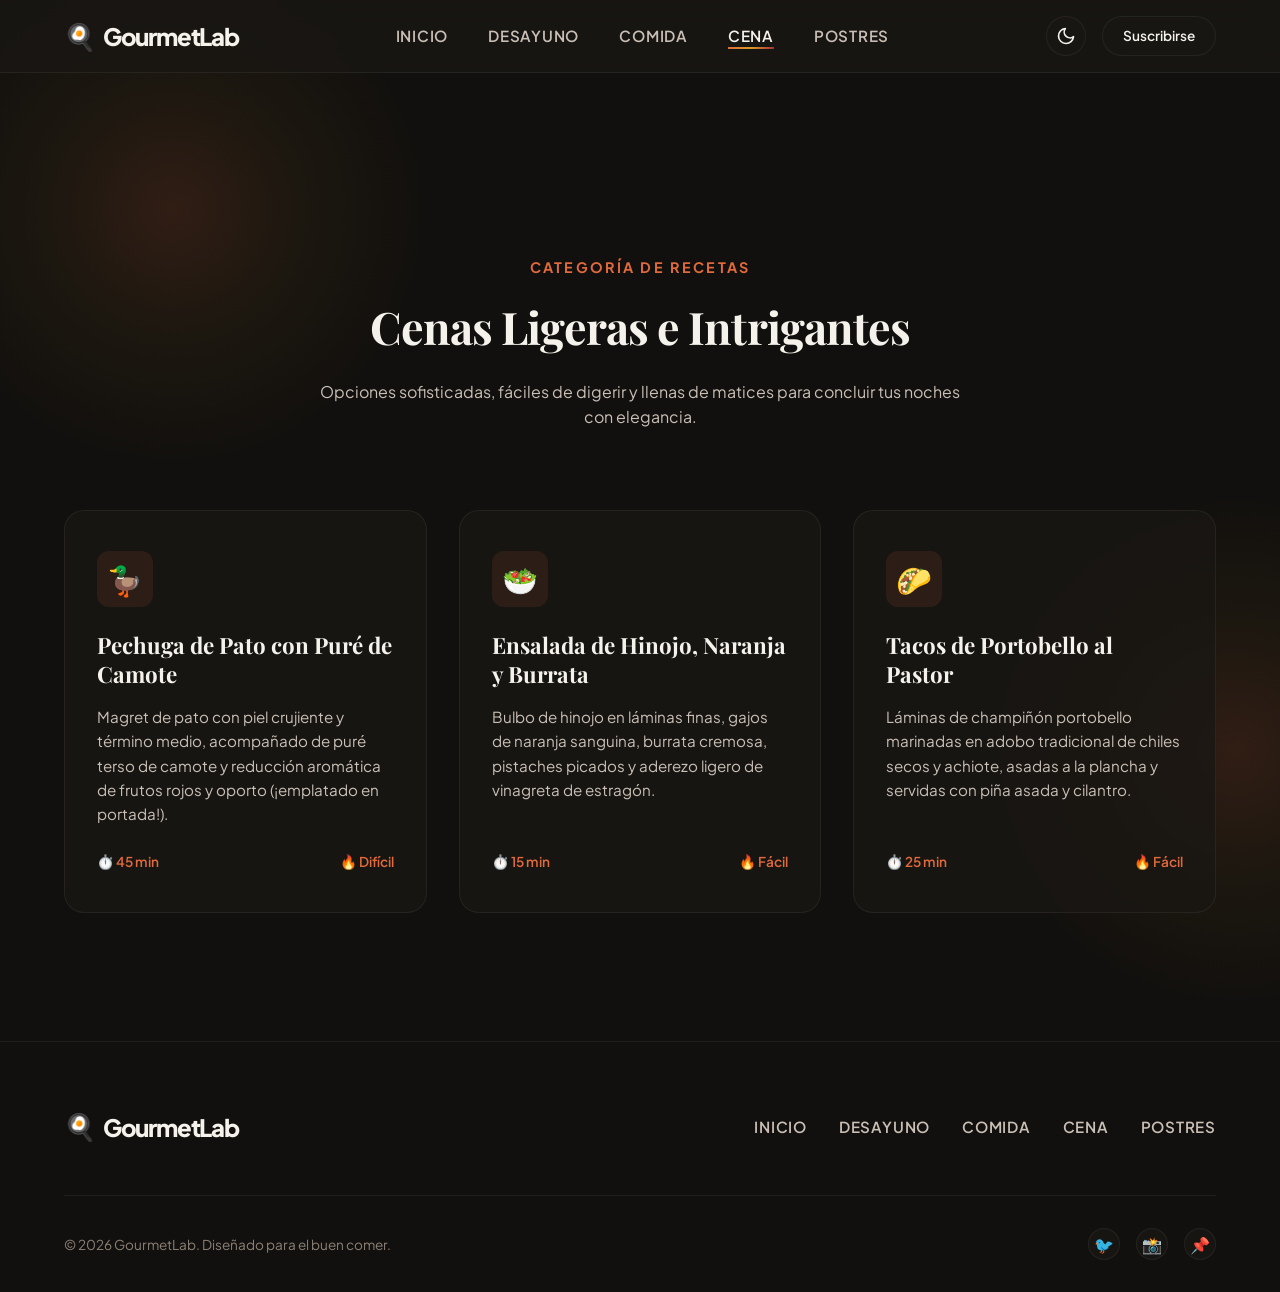
==== cena.html @ 2061600c "Subida inicial" ====
<!DOCTYPE html>
<html lang="es">
<head>
  <meta charset="UTF-8">
  <meta name="viewport" content="width=device-width, initial-scale=1.0">
  
  <!-- SEO Meta Tags -->
  <title>Cenas Gourmet | GourmetLab</title>
  <meta name="description" content="Encuentra recetas para cenas gourmet ligeras y elegantes como ensalada de burrata o magret de pato.">
  <meta name="keywords" content="cena, cena ligera, recetas de cena, magret de pato, burrata, tacos portobello">
  <meta name="author" content="GourmetLab">
  
  <!-- Fonts -->
  <link rel="preconnect" href="https://fonts.googleapis.com">
  <link rel="preconnect" href="https://fonts.gstatic.com" crossorigin>
  <link href="https://fonts.googleapis.com/css2?family=Plus+Jakarta+Sans:ital,wght@0,300;0,400;0,500;0,600;0,700;0,800;1,400;1,600&family=Playfair+Display:ital,wght@0,400;0,600;0,700;0,800;1,400&display=swap" rel="stylesheet">
  
  <!-- Stylesheets -->
  <link rel="stylesheet" href="style.css">
</head>
<body>

  <!-- Background Decorative Glows -->
  <div class="glow-effect" style="top: -10%; left: -10%;"></div>
  <div class="glow-effect" style="top: 50%; right: -20%;"></div>

  <!-- HEADER & NAVIGATION -->
  <header class="header" id="header">
    <div class="container nav-container">
      <a href="index.html" class="logo" id="nav-logo" aria-label="GourmetLab Home">
        <span class="logo-icon" aria-hidden="true">🍳</span>
        <span>GourmetLab</span>
      </a>
      
      <!-- Primary Navigation Links for Cooking Sections -->
      <nav aria-label="Categorías de Recetas">
        <ul class="nav-menu" id="nav-menu">
          <li><a href="index.html" class="nav-link" id="link-inicio">Inicio</a></li>
          <li><a href="desayuno.html" class="nav-link" id="link-desayuno">Desayuno</a></li>
          <li><a href="comida.html" class="nav-link" id="link-comida">Comida</a></li>
          <li><a href="cena.html" class="nav-link active" id="link-cena">Cena</a></li>
          <li><a href="postres.html" class="nav-link" id="link-postres">Postres</a></li>
        </ul>
      </nav>
      
      <!-- Action Buttons & Theme Toggle -->
      <div class="nav-actions">
        <button class="theme-toggle" id="theme-toggle" aria-label="Cambiar tema (oscuro/claro)">
          <svg class="icon-moon" width="20" height="20" viewBox="0 0 24 24" fill="none" stroke="currentColor" stroke-width="2" stroke-linecap="round" stroke-linejoin="round">
            <path d="M21 12.79A9 9 0 1 1 11.21 3 7 7 0 0 0 21 12.79z"></path>
          </svg>
        </button>
        <a href="index.html#boletin" class="btn btn-secondary" style="padding: 0.5rem 1.25rem; font-size: 0.85rem;" id="nav-cta">Suscribirse</a>
        
        <!-- Mobile Menu Toggle -->
        <button class="menu-toggle" id="menu-toggle" aria-label="Abrir menú de categorías" aria-expanded="false" aria-controls="nav-menu">
          <span></span>
          <span></span>
          <span></span>
        </button>
      </div>
    </div>
  </header>

  <main style="padding-top: 8rem;">
    <!-- CENA SECTION -->
    <section class="section" id="cena">
      <div class="container">
        <div class="section-header">
          <span class="section-subtitle">Categoría de Recetas</span>
          <h1 class="section-title" style="font-family: 'Playfair Display', serif;">Cenas Ligeras e Intrigantes</h1>
          <p style="color: var(--text-secondary); margin-top: 1rem;">Opciones sofisticadas, fáciles de digerir y llenas de matices para concluir tus noches con elegancia.</p>
        </div>
        
        <div class="features-grid">
          <!-- Recipe 1 -->
          <article class="feature-card" id="recipe-cena-1">
            <div class="feature-icon-wrapper" aria-hidden="true">🦆</div>
            <h3 class="feature-title">Pechuga de Pato con Puré de Camote</h3>
            <p class="feature-desc">Magret de pato con piel crujiente y término medio, acompañado de puré terso de camote y reducción aromática de frutos rojos y oporto (¡emplatado en portada!).</p>
            <div style="margin-top: 1.5rem; display: flex; justify-content: space-between; font-size: 0.85rem; color: var(--accent-primary); font-weight: 600;">
              <span>⏱️ 45 min</span>
              <span>🔥 Difícil</span>
            </div>
          </article>
          
          <!-- Recipe 2 -->
          <article class="feature-card" id="recipe-cena-2">
            <div class="feature-icon-wrapper" aria-hidden="true">🥗</div>
            <h3 class="feature-title">Ensalada de Hinojo, Naranja y Burrata</h3>
            <p class="feature-desc">Bulbo de hinojo en láminas finas, gajos de naranja sanguina, burrata cremosa, pistaches picados y aderezo ligero de vinagreta de estragón.</p>
            <div style="margin-top: 1.5rem; display: flex; justify-content: space-between; font-size: 0.85rem; color: var(--accent-primary); font-weight: 600;">
              <span>⏱️ 15 min</span>
              <span>🔥 Fácil</span>
            </div>
          </article>
          
          <!-- Recipe 3 -->
          <article class="feature-card" id="recipe-cena-3">
            <div class="feature-icon-wrapper" aria-hidden="true">🌮</div>
            <h3 class="feature-title">Tacos de Portobello al Pastor</h3>
            <p class="feature-desc">Láminas de champiñón portobello marinadas en adobo tradicional de chiles secos y achiote, asadas a la plancha y servidas con piña asada y cilantro.</p>
            <div style="margin-top: 1.5rem; display: flex; justify-content: space-between; font-size: 0.85rem; color: var(--accent-primary); font-weight: 600;">
              <span>⏱️ 25 min</span>
              <span>🔥 Fácil</span>
            </div>
          </article>
        </div>
      </div>
    </section>
  </main>

  <!-- FOOTER -->
  <footer class="footer">
    <div class="container">
      <div class="footer-content">
        <a href="index.html" class="logo" id="footer-logo" aria-label="GourmetLab Home">
          <span class="logo-icon" aria-hidden="true">🍳</span>
          <span>GourmetLab</span>
        </a>
        <ul class="footer-nav">
          <li><a href="index.html" class="footer-link">Inicio</a></li>
          <li><a href="desayuno.html" class="footer-link">Desayuno</a></li>
          <li><a href="comida.html" class="footer-link">Comida</a></li>
          <li><a href="cena.html" class="footer-link">Cena</a></li>
          <li><a href="postres.html" class="footer-link">Postres</a></li>
        </ul>
      </div>
      
      <div class="footer-bottom">
        <p>&copy; 2026 GourmetLab. Diseñado para el buen comer.</p>
        <div class="social-links">
          <a href="#" class="social-icon" aria-label="Twitter">🐦</a>
          <a href="#" class="social-icon" aria-label="Instagram">📸</a>
          <a href="#" class="social-icon" aria-label="Pinterest">📌</a>
        </div>
      </div>
    </div>
  </footer>

  <!-- Scripts -->
  <script src="app.js"></script>
</body>
</html>
---- style.css ----
/* ==========================================================================
   DESIGN SYSTEM & CUSTOM PROPERTIES - GOURMET CULINARY THEME
   ========================================================================== */
:root {
  /* Colors - Cozy Gourmet Dark Palette (Default Dark) */
  --bg-primary: #12100e;      /* Very dark warm brown/charcoal */
  --bg-secondary: #1a1715;    /* Soft dark chocolate */
  --bg-tertiary: #231f1c;     /* Lighter warm brown/gray */
  --text-primary: #f5f2eb;    /* Warm cream white */
  --text-secondary: #c9bfb5;  /* Soft taupe gray */
  --text-muted: #8c8075;      /* Warm muted earth */
  
  /* Gourmet Culinary Accents (Terracotta, Gold & Red Wine) */
  --accent-primary: #e06a3b;   /* Warm Terracotta */
  --accent-secondary: #d99b26; /* Honey Gold */
  --accent-tertiary: #a82e3c;  /* Red Wine Burgundy */
  
  --gradient-brand: linear-gradient(135deg, var(--accent-primary) 0%, var(--accent-secondary) 50%, var(--accent-tertiary) 100%);
  --gradient-glow: radial-gradient(circle at 50% 50%, rgba(224, 106, 59, 0.15), rgba(217, 155, 38, 0.05), transparent 60%);
  
  /* Glassmorphism & Borders */
  --glass-bg: rgba(26, 23, 21, 0.75);
  --glass-border: rgba(245, 242, 235, 0.06);
  --glass-border-hover: rgba(245, 242, 235, 0.12);
  --glass-shadow: 0 8px 32px 0 rgba(0, 0, 0, 0.45);
  
  /* Typography */
  --font-sans: 'Plus Jakarta Sans', system-ui, -apple-system, sans-serif;
  --font-serif: 'Playfair Display', Georgia, serif;
  
  /* Spacing */
  --section-padding: 8rem 2rem;
  
  /* Transitions */
  --transition-smooth: all 0.4s cubic-bezier(0.16, 1, 0.3, 1);
  --transition-bounce: all 0.5s cubic-bezier(0.175, 0.885, 0.32, 1.275);
}

/* Light Theme Variables - Warm Cream Bistro Style */
[data-theme="light"] {
  --bg-primary: #fcfbf7;      /* Rich warm cream/ivory */
  --bg-secondary: #f6f3eb;    /* Cream beige */
  --bg-tertiary: #ece7db;     /* Soft warm clay/beige */
  --text-primary: #2b2421;    /* Deep espresso black */
  --text-secondary: #63564e;  /* Deep taupe */
  --text-muted: #9c8e84;      /* Soft warm gray */
  
  --accent-primary: #c85324;   /* Deeper terracotta for contrast */
  --accent-secondary: #b07810; /* Darker honey gold */
  
  --gradient-glow: radial-gradient(circle at 50% 50%, rgba(200, 83, 36, 0.08), rgba(176, 120, 16, 0.03), transparent 60%);
  
  --glass-bg: rgba(252, 251, 247, 0.8);
  --glass-border: rgba(43, 36, 33, 0.06);
  --glass-border-hover: rgba(43, 36, 33, 0.12);
  --glass-shadow: 0 8px 32px 0 rgba(43, 36, 33, 0.06);
}

/* ==========================================================================
   RESET & BASE STYLES
   ========================================================================== */
*, *::before, *::after {
  box-sizing: border-box;
  margin: 0;
  padding: 0;
}

html {
  scroll-behavior: smooth;
  font-size: 16px;
}

body {
  font-family: var(--font-sans);
  background-color: var(--bg-primary);
  color: var(--text-primary);
  line-height: 1.6;
  overflow-x: hidden;
  transition: background-color 0.3s ease, color 0.3s ease;
}

a {
  color: inherit;
  text-decoration: none;
  transition: var(--transition-smooth);
}

button, input, textarea {
  font-family: inherit;
  background: none;
  border: none;
  outline: none;
}

img {
  max-width: 100%;
  height: auto;
  display: block;
}

/* ==========================================================================
   LAYOUT & REUSABLE UTILITIES
   ========================================================================== */
.container {
  max-width: 1200px;
  margin: 0 auto;
  padding: 0 1.5rem;
  position: relative;
  z-index: 2;
}

.section {
  padding: var(--section-padding);
  position: relative;
}

.gradient-text {
  background: var(--gradient-brand);
  -webkit-background-clip: text;
  -webkit-text-fill-color: transparent;
  background-clip: text;
}

.btn {
  display: inline-flex;
  align-items: center;
  justify-content: center;
  padding: 0.8rem 2rem;
  border-radius: 9999px;
  font-weight: 600;
  font-size: 0.95rem;
  cursor: pointer;
  transition: var(--transition-bounce);
  position: relative;
  overflow: hidden;
}

.btn-primary {
  background: var(--gradient-brand);
  color: #ffffff;
  box-shadow: 0 4px 20px rgba(224, 106, 59, 0.4);
}

.btn-primary:hover {
  transform: translateY(-3px);
  box-shadow: 0 6px 24px rgba(224, 106, 59, 0.6);
}

.btn-secondary {
  background: var(--glass-bg);
  border: 1px solid var(--glass-border);
  color: var(--text-primary);
}

.btn-secondary:hover {
  border-color: var(--glass-border-hover);
  background: var(--bg-tertiary);
  transform: translateY(-3px);
}

/* Glow effects in background */
.glow-effect {
  position: absolute;
  width: 600px;
  height: 600px;
  background: var(--gradient-glow);
  pointer-events: none;
  z-index: 1;
  border-radius: 50%;
}

/* ==========================================================================
   HEADER / NAVIGATION
   ========================================================================== */
.header {
  position: fixed;
  top: 0;
  left: 0;
  width: 100%;
  z-index: 100;
  background: var(--glass-bg);
  backdrop-filter: blur(12px);
  -webkit-backdrop-filter: blur(12px);
  border-bottom: 1px solid var(--glass-border);
  transition: var(--transition-smooth);
}

.header-scrolled {
  padding: 0.5rem 0;
  box-shadow: var(--glass-shadow);
}

.nav-container {
  display: flex;
  justify-content: space-between;
  align-items: center;
  height: 4.5rem;
}

.logo {
  font-size: 1.5rem;
  font-weight: 800;
  letter-spacing: -0.05em;
  display: flex;
  align-items: center;
  gap: 0.5rem;
}

.logo-icon {
  display: inline-flex;
  align-items: center;
  justify-content: center;
  font-size: 1.6rem;
}

.nav-menu {
  display: flex;
  align-items: center;
  gap: 2.5rem;
  list-style: none;
}

.nav-link {
  font-weight: 600;
  font-size: 0.95rem;
  color: var(--text-secondary);
  position: relative;
  text-transform: uppercase;
  letter-spacing: 0.05em;
}

.nav-link:hover, .nav-link.active {
  color: var(--text-primary);
}

.nav-link::after {
  content: '';
  position: absolute;
  bottom: -4px;
  left: 0;
  width: 0;
  height: 2px;
  background: var(--gradient-brand);
  transition: var(--transition-smooth);
}

.nav-link:hover::after, .nav-link.active::after {
  width: 100%;
}

.nav-actions {
  display: flex;
  align-items: center;
  gap: 1rem;
}

/* Theme Switcher */
.theme-toggle {
  width: 2.5rem;
  height: 2.5rem;
  border-radius: 50%;
  background: var(--glass-bg);
  border: 1px solid var(--glass-border);
  color: var(--text-primary);
  cursor: pointer;
  display: flex;
  align-items: center;
  justify-content: center;
  font-size: 1.2rem;
  transition: var(--transition-bounce);
}

.theme-toggle:hover {
  transform: rotate(15deg) scale(1.1);
  border-color: var(--glass-border-hover);
}

/* Mobile Menu Toggle */
.menu-toggle {
  display: none;
  flex-direction: column;
  gap: 6px;
  cursor: pointer;
  z-index: 110;
}

.menu-toggle span {
  width: 28px;
  height: 2px;
  background-color: var(--text-primary);
  transition: var(--transition-smooth);
  border-radius: 2px;
}

/* ==========================================================================
   HERO SECTION
   ========================================================================== */
.hero {
  min-height: 100vh;
  display: flex;
  align-items: center;
  padding-top: 6rem;
  overflow: hidden;
}

.hero-grid {
  display: grid;
  grid-template-columns: 1fr 1fr;
  gap: 4rem;
  align-items: center;
}

.hero-content {
  display: flex;
  flex-direction: column;
  align-items: flex-start;
}

.hero-tag {
  background: rgba(224, 106, 59, 0.1);
  border: 1px solid rgba(224, 106, 59, 0.2);
  color: var(--accent-primary);
  padding: 0.5rem 1rem;
  border-radius: 9999px;
  font-size: 0.85rem;
  font-weight: 600;
  margin-bottom: 1.5rem;
  display: inline-flex;
  align-items: center;
  gap: 0.5rem;
  letter-spacing: 0.05em;
}

.hero-tag::before {
  content: '';
  width: 6px;
  height: 6px;
  background-color: var(--accent-primary);
  border-radius: 50%;
  display: inline-block;
  animation: pulse 2s infinite;
}

.hero-title {
  font-size: 3.8rem;
  line-height: 1.15;
  font-weight: 700;
  letter-spacing: -0.02em;
  margin-bottom: 1.5rem;
}

.hero-desc {
  font-size: 1.15rem;
  color: var(--text-secondary);
  margin-bottom: 2.5rem;
  max-width: 500px;
}

.hero-actions {
  display: flex;
  gap: 1rem;
}

/* Visual Canvas/Card on Right side */
.hero-visual {
  position: relative;
  display: flex;
  justify-content: center;
  align-items: center;
}

.visual-canvas {
  width: 100%;
  aspect-ratio: 1;
  max-width: 485px;
  background: var(--glass-bg);
  border: 1px solid var(--glass-border);
  border-radius: 24px;
  box-shadow: var(--glass-shadow);
  position: relative;
  overflow: hidden;
  display: flex;
  align-items: center;
  justify-content: center;
  transition: var(--transition-smooth);
}

.visual-canvas:hover {
  transform: translateY(-5px);
  border-color: var(--glass-border-hover);
}

.visual-img {
  width: 100%;
  height: 100%;
  object-fit: cover;
  border-radius: 23px;
  opacity: 0.95;
}

.visual-glow {
  position: absolute;
  width: 150%;
  height: 150%;
  background: radial-gradient(circle, rgba(224, 106, 59, 0.2) 0%, transparent 60%);
  top: -25%;
  left: -25%;
  pointer-events: none;
  animation: rotateGlow 20s linear infinite;
}

/* ==========================================================================
   RECIPES / FEATURES SECTION
   ========================================================================== */
.section-header {
  text-align: center;
  max-width: 650px;
  margin: 0 auto 5rem;
}

.section-subtitle {
  font-size: 0.9rem;
  text-transform: uppercase;
  letter-spacing: 0.15em;
  font-weight: 700;
  color: var(--accent-primary);
  margin-bottom: 0.75rem;
  display: block;
}

.section-title {
  font-size: 2.8rem;
  font-weight: 700;
  letter-spacing: -0.02em;
}

.features-grid {
  display: grid;
  grid-template-columns: repeat(auto-fit, minmax(300px, 1fr));
  gap: 2rem;
}

.feature-card {
  background: var(--glass-bg);
  border: 1px solid var(--glass-border);
  border-radius: 20px;
  padding: 2.5rem 2rem;
  transition: var(--transition-bounce);
  position: relative;
  overflow: hidden;
  display: flex;
  flex-direction: column;
  justify-content: space-between;
}

.feature-card::before {
  content: '';
  position: absolute;
  top: 0;
  left: 0;
  width: 100%;
  height: 4px;
  background: var(--gradient-brand);
  transform: scaleX(0);
  transform-origin: left;
  transition: var(--transition-smooth);
}

.feature-card:hover {
  transform: translateY(-8px);
  border-color: var(--glass-border-hover);
  box-shadow: var(--glass-shadow);
}

.feature-card:hover::before {
  transform: scaleX(1);
}

.feature-icon-wrapper {
  width: 3.5rem;
  height: 3.5rem;
  background: rgba(224, 106, 59, 0.1);
  border-radius: 12px;
  display: flex;
  align-items: center;
  justify-content: center;
  margin-bottom: 1.5rem;
  font-size: 1.8rem;
  transition: var(--transition-smooth);
}

.feature-card:hover .feature-icon-wrapper {
  background: var(--gradient-brand);
  transform: scale(1.1) rotate(5deg);
}

.feature-title {
  font-size: 1.4rem;
  font-family: var(--font-serif);
  font-weight: 700;
  margin-bottom: 1rem;
  line-height: 1.3;
}

.feature-desc {
  color: var(--text-secondary);
  font-size: 0.95rem;
  flex-grow: 1;
}

/* ==========================================================================
   CONTACT / BOLETIN SECTION
   ========================================================================== */
.contact {
  background-color: var(--bg-secondary);
  position: relative;
  overflow: hidden;
}

.contact-grid {
  display: grid;
  grid-template-columns: 1fr 1.2fr;
  gap: 4rem;
}

.contact-info {
  display: flex;
  flex-direction: column;
  gap: 2.5rem;
}

.info-item {
  display: flex;
  gap: 1.5rem;
  align-items: flex-start;
}

.info-icon {
  width: 3rem;
  height: 3rem;
  border-radius: 50%;
  background: var(--glass-bg);
  border: 1px solid var(--glass-border);
  display: flex;
  align-items: center;
  justify-content: center;
  color: var(--accent-primary);
  font-size: 1.4rem;
  box-shadow: var(--glass-shadow);
}

.info-details h4 {
  font-size: 1.1rem;
  font-weight: 700;
  margin-bottom: 0.25rem;
}

.info-details p {
  color: var(--text-secondary);
  font-size: 0.95rem;
}

.contact-form {
  background: var(--glass-bg);
  border: 1px solid var(--glass-border);
  border-radius: 24px;
  padding: 3rem;
  box-shadow: var(--glass-shadow);
  display: flex;
  flex-direction: column;
  gap: 1.5rem;
}

.form-group {
  display: flex;
  flex-direction: column;
  gap: 0.5rem;
  position: relative;
}

.form-input, .form-textarea {
  background: var(--bg-primary);
  border: 1px solid var(--glass-border);
  border-radius: 12px;
  padding: 1rem 1.25rem;
  color: var(--text-primary);
  font-size: 0.95rem;
  transition: var(--transition-smooth);
  width: 100%;
}

.form-textarea {
  resize: vertical;
  min-height: 120px;
}

.form-input:focus, .form-textarea:focus {
  border-color: var(--accent-primary);
  box-shadow: 0 0 0 4px rgba(224, 106, 59, 0.15);
}

.form-label {
  font-size: 0.85rem;
  font-weight: 600;
  color: var(--text-secondary);
  margin-left: 0.25rem;
}

/* ==========================================================================
   FOOTER
   ========================================================================== */
.footer {
  background-color: var(--bg-primary);
  border-top: 1px solid var(--glass-border);
  padding: 4rem 0 2rem;
}

.footer-content {
  display: flex;
  justify-content: space-between;
  align-items: center;
  flex-wrap: wrap;
  gap: 2rem;
  margin-bottom: 3rem;
}

.footer-nav {
  display: flex;
  gap: 2rem;
  list-style: none;
}

.footer-link {
  color: var(--text-secondary);
  font-size: 0.95rem;
  font-weight: 600;
  text-transform: uppercase;
  letter-spacing: 0.05em;
}

.footer-link:hover {
  color: var(--text-primary);
}

.footer-bottom {
  border-top: 1px solid var(--glass-border);
  padding-top: 2rem;
  display: flex;
  justify-content: space-between;
  align-items: center;
  flex-wrap: wrap;
  gap: 1rem;
  color: var(--text-muted);
  font-size: 0.85rem;
}

.social-links {
  display: flex;
  gap: 1rem;
}

.social-icon {
  width: 2rem;
  height: 2rem;
  border-radius: 50%;
  background: var(--glass-bg);
  border: 1px solid var(--glass-border);
  display: flex;
  align-items: center;
  justify-content: center;
  color: var(--text-secondary);
  font-size: 1rem;
  transition: var(--transition-bounce);
}

.social-icon:hover {
  background: var(--gradient-brand);
  color: #ffffff;
  transform: translateY(-3px);
  border-color: transparent;
}

/* ==========================================================================
   KEYFRAME ANIMATIONS
   ========================================================================== */
@keyframes pulse {
  0% {
    transform: scale(0.95);
    box-shadow: 0 0 0 0 rgba(224, 106, 59, 0.7);
  }
  70% {
    transform: scale(1);
    box-shadow: 0 0 0 8px rgba(224, 106, 59, 0);
  }
  100% {
    transform: scale(0.95);
    box-shadow: 0 0 0 0 rgba(224, 106, 59, 0);
  }
}

@keyframes rotateGlow {
  0% {
    transform: rotate(0deg);
  }
  100% {
    transform: rotate(360deg);
  }
}

/* ==========================================================================
   RESPONSIVE DESIGN (MEDIA QUERIES)
   ========================================================================== */
@media (max-width: 992px) {
  :root {
    --section-padding: 6rem 1.5rem;
  }
  
  .hero-grid {
    grid-template-columns: 1fr;
    gap: 3rem;
    text-align: center;
  }
  
  .hero-content {
    align-items: center;
  }
  
  .hero-title {
    font-size: 3rem;
  }
  
  .contact-grid {
    grid-template-columns: 1fr;
    gap: 3rem;
  }
}

@media (max-width: 768px) {
  .menu-toggle {
    display: flex;
  }
  
  .nav-menu {
    position: fixed;
    top: 0;
    right: -100%;
    width: 80%;
    max-width: 320px;
    height: 100vh;
    background: var(--bg-secondary);
    border-left: 1px solid var(--glass-border);
    flex-direction: column;
    justify-content: center;
    padding: 3rem;
    transition: var(--transition-smooth);
    z-index: 105;
  }
  
  .nav-menu.active {
    right: 0;
    box-shadow: -10px 0 30px rgba(0, 0, 0, 0.2);
  }
  
  /* Menu hamburger animations when active */
  .menu-toggle.active span:nth-child(1) {
    transform: translateY(8px) rotate(45deg);
  }
  
  .menu-toggle.active span:nth-child(2) {
    opacity: 0;
  }
  
  .menu-toggle.active span:nth-child(3) {
    transform: translateY(-8px) rotate(-45deg);
  }
  
  .nav-actions {
    margin-right: 3rem;
  }
}

@media (max-width: 480px) {
  .hero-title {
    font-size: 2.4rem;
  }
  
  .hero-actions {
    flex-direction: column;
    width: 100%;
  }
  
  .hero-actions .btn {
    width: 100%;
  }
  
  .contact-form {
    padding: 1.5rem;
  }
}
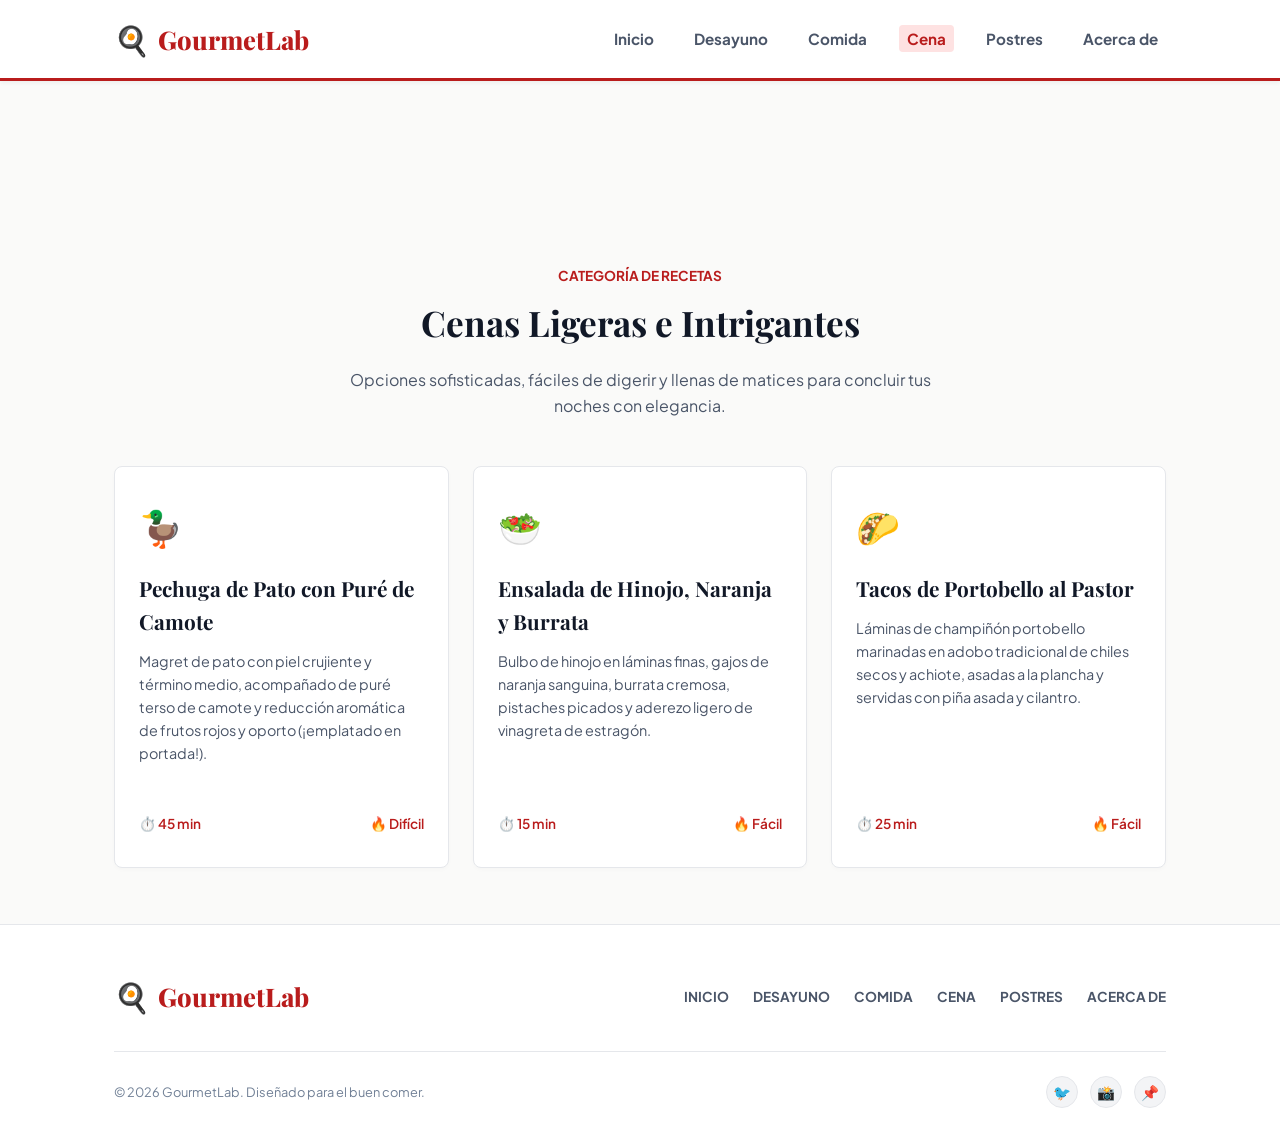
==== commit 9b6acaee: "cambios de simplifacacion" ====
--- a/cena.html
+++ b/cena.html
@@ -4,27 +4,17 @@
   <meta charset="UTF-8">
   <meta name="viewport" content="width=device-width, initial-scale=1.0">
   
-  <!-- SEO Meta Tags -->
-  <title>Cenas Gourmet | GourmetLab</title>
-  <meta name="description" content="Encuentra recetas para cenas gourmet ligeras y elegantes como ensalada de burrata o magret de pato.">
-  <meta name="keywords" content="cena, cena ligera, recetas de cena, magret de pato, burrata, tacos portobello">
-  <meta name="author" content="GourmetLab">
-  
-  <!-- Fonts -->
+  <!-- Fuentes -->
   <link rel="preconnect" href="https://fonts.googleapis.com">
   <link rel="preconnect" href="https://fonts.gstatic.com" crossorigin>
   <link href="https://fonts.googleapis.com/css2?family=Plus+Jakarta+Sans:ital,wght@0,300;0,400;0,500;0,600;0,700;0,800;1,400;1,600&family=Playfair+Display:ital,wght@0,400;0,600;0,700;0,800;1,400&display=swap" rel="stylesheet">
   
-  <!-- Stylesheets -->
+  <!-- Hojas de estilo -->
   <link rel="stylesheet" href="style.css">
 </head>
 <body>
 
-  <!-- Background Decorative Glows -->
-  <div class="glow-effect" style="top: -10%; left: -10%;"></div>
-  <div class="glow-effect" style="top: 50%; right: -20%;"></div>
-
-  <!-- HEADER & NAVIGATION -->
+  <!-- ENCABEZADO Y NAVEGACIÓN -->
   <header class="header" id="header">
     <div class="container nav-container">
       <a href="index.html" class="logo" id="nav-logo" aria-label="GourmetLab Home">
@@ -32,7 +22,7 @@
         <span>GourmetLab</span>
       </a>
       
-      <!-- Primary Navigation Links for Cooking Sections -->
+      <!-- Enlaces de navegación principal para secciones de cocina -->
       <nav aria-label="Categorías de Recetas">
         <ul class="nav-menu" id="nav-menu">
           <li><a href="index.html" class="nav-link" id="link-inicio">Inicio</a></li>
@@ -40,30 +30,14 @@
           <li><a href="comida.html" class="nav-link" id="link-comida">Comida</a></li>
           <li><a href="cena.html" class="nav-link active" id="link-cena">Cena</a></li>
           <li><a href="postres.html" class="nav-link" id="link-postres">Postres</a></li>
+          <li><a href="acerca.html" class="nav-link" id="link-acerca">Acerca de</a></li>
         </ul>
       </nav>
-      
-      <!-- Action Buttons & Theme Toggle -->
-      <div class="nav-actions">
-        <button class="theme-toggle" id="theme-toggle" aria-label="Cambiar tema (oscuro/claro)">
-          <svg class="icon-moon" width="20" height="20" viewBox="0 0 24 24" fill="none" stroke="currentColor" stroke-width="2" stroke-linecap="round" stroke-linejoin="round">
-            <path d="M21 12.79A9 9 0 1 1 11.21 3 7 7 0 0 0 21 12.79z"></path>
-          </svg>
-        </button>
-        <a href="index.html#boletin" class="btn btn-secondary" style="padding: 0.5rem 1.25rem; font-size: 0.85rem;" id="nav-cta">Suscribirse</a>
-        
-        <!-- Mobile Menu Toggle -->
-        <button class="menu-toggle" id="menu-toggle" aria-label="Abrir menú de categorías" aria-expanded="false" aria-controls="nav-menu">
-          <span></span>
-          <span></span>
-          <span></span>
-        </button>
-      </div>
     </div>
   </header>
 
   <main style="padding-top: 8rem;">
-    <!-- CENA SECTION -->
+    <!-- SECCIÓN CENA -->
     <section class="section" id="cena">
       <div class="container">
         <div class="section-header">
@@ -73,7 +47,7 @@
         </div>
         
         <div class="features-grid">
-          <!-- Recipe 1 -->
+          <!-- Receta 1 -->
           <article class="feature-card" id="recipe-cena-1">
             <div class="feature-icon-wrapper" aria-hidden="true">🦆</div>
             <h3 class="feature-title">Pechuga de Pato con Puré de Camote</h3>
@@ -84,7 +58,7 @@
             </div>
           </article>
           
-          <!-- Recipe 2 -->
+          <!-- Receta 2 -->
           <article class="feature-card" id="recipe-cena-2">
             <div class="feature-icon-wrapper" aria-hidden="true">🥗</div>
             <h3 class="feature-title">Ensalada de Hinojo, Naranja y Burrata</h3>
@@ -95,7 +69,7 @@
             </div>
           </article>
           
-          <!-- Recipe 3 -->
+          <!-- Receta 3 -->
           <article class="feature-card" id="recipe-cena-3">
             <div class="feature-icon-wrapper" aria-hidden="true">🌮</div>
             <h3 class="feature-title">Tacos de Portobello al Pastor</h3>
@@ -110,7 +84,7 @@
     </section>
   </main>
 
-  <!-- FOOTER -->
+  <!-- PIE DE PÁGINA -->
   <footer class="footer">
     <div class="container">
       <div class="footer-content">
@@ -124,6 +98,7 @@
           <li><a href="comida.html" class="footer-link">Comida</a></li>
           <li><a href="cena.html" class="footer-link">Cena</a></li>
           <li><a href="postres.html" class="footer-link">Postres</a></li>
+          <li><a href="acerca.html" class="footer-link">Acerca de</a></li>
         </ul>
       </div>
       
@@ -138,7 +113,5 @@
     </div>
   </footer>
 
-  <!-- Scripts -->
-  <script src="app.js"></script>
 </body>
 </html>
--- a/style.css
+++ b/style.css
@@ -1,82 +1,35 @@
 /* ==========================================================================
-   DESIGN SYSTEM & CUSTOM PROPERTIES - GOURMET CULINARY THEME
+   GOURMETLAB - HOJA DE ESTILOS
    ========================================================================== */
+
 :root {
-  /* Colors - Cozy Gourmet Dark Palette (Default Dark) */
-  --bg-primary: #12100e;      /* Very dark warm brown/charcoal */
-  --bg-secondary: #1a1715;    /* Soft dark chocolate */
-  --bg-tertiary: #231f1c;     /* Lighter warm brown/gray */
-  --text-primary: #f5f2eb;    /* Warm cream white */
-  --text-secondary: #c9bfb5;  /* Soft taupe gray */
-  --text-muted: #8c8075;      /* Warm muted earth */
+  /* Paleta de colores */
+  --bg-primary: #fafaf9;       /* Gris cálido claro / fondo de papel */
+  --bg-secondary: #f3f3f0;     /* Gris cálido ligeramente más oscuro para secciones */
+  --text-primary: #2d3748;     /* Gris oscuro para legibilidad */
+  --text-secondary: #4a5568;   /* Gris medio para descripciones */
+  --text-muted: #718096;       /* Gris claro */
   
-  /* Gourmet Culinary Accents (Terracotta, Gold & Red Wine) */
-  --accent-primary: #e06a3b;   /* Warm Terracotta */
-  --accent-secondary: #d99b26; /* Honey Gold */
-  --accent-tertiary: #a82e3c;  /* Red Wine Burgundy */
+  --accent-primary: #b91c1c;    /* Vino tinto / Rojo tomate */
+  --accent-secondary: #c2410c;  /* Naranja zanahoria cálido */
   
-  --gradient-brand: linear-gradient(135deg, var(--accent-primary) 0%, var(--accent-secondary) 50%, var(--accent-tertiary) 100%);
-  --gradient-glow: radial-gradient(circle at 50% 50%, rgba(224, 106, 59, 0.15), rgba(217, 155, 38, 0.05), transparent 60%);
-  
-  /* Glassmorphism & Borders */
-  --glass-bg: rgba(26, 23, 21, 0.75);
-  --glass-border: rgba(245, 242, 235, 0.06);
-  --glass-border-hover: rgba(245, 242, 235, 0.12);
-  --glass-shadow: 0 8px 32px 0 rgba(0, 0, 0, 0.45);
-  
-  /* Typography */
-  --font-sans: 'Plus Jakarta Sans', system-ui, -apple-system, sans-serif;
-  --font-serif: 'Playfair Display', Georgia, serif;
-  
-  /* Spacing */
-  --section-padding: 8rem 2rem;
-  
-  /* Transitions */
-  --transition-smooth: all 0.4s cubic-bezier(0.16, 1, 0.3, 1);
-  --transition-bounce: all 0.5s cubic-bezier(0.175, 0.885, 0.32, 1.275);
-}
-
-/* Light Theme Variables - Warm Cream Bistro Style */
-[data-theme="light"] {
-  --bg-primary: #fcfbf7;      /* Rich warm cream/ivory */
-  --bg-secondary: #f6f3eb;    /* Cream beige */
-  --bg-tertiary: #ece7db;     /* Soft warm clay/beige */
-  --text-primary: #2b2421;    /* Deep espresso black */
-  --text-secondary: #63564e;  /* Deep taupe */
-  --text-muted: #9c8e84;      /* Soft warm gray */
-  
-  --accent-primary: #c85324;   /* Deeper terracotta for contrast */
-  --accent-secondary: #b07810; /* Darker honey gold */
-  
-  --gradient-glow: radial-gradient(circle at 50% 50%, rgba(200, 83, 36, 0.08), rgba(176, 120, 16, 0.03), transparent 60%);
-  
-  --glass-bg: rgba(252, 251, 247, 0.8);
-  --glass-border: rgba(43, 36, 33, 0.06);
-  --glass-border-hover: rgba(43, 36, 33, 0.12);
-  --glass-shadow: 0 8px 32px 0 rgba(43, 36, 33, 0.06);
-}
-
-/* ==========================================================================
-   RESET & BASE STYLES
-   ========================================================================== */
+  /* Diseño y espaciado */
+  --section-padding: 3.5rem 1.5rem;
+  --transition-smooth: all 0.2s ease-in-out;
+}
+
+/* Restablecimiento de estilos base */
 *, *::before, *::after {
   box-sizing: border-box;
   margin: 0;
   padding: 0;
 }
 
-html {
-  scroll-behavior: smooth;
-  font-size: 16px;
-}
-
 body {
-  font-family: var(--font-sans);
+  font-family: 'Plus Jakarta Sans', Arial, sans-serif;
   background-color: var(--bg-primary);
   color: var(--text-primary);
   line-height: 1.6;
-  overflow-x: hidden;
-  transition: background-color 0.3s ease, color 0.3s ease;
 }
 
 a {
@@ -85,715 +38,509 @@
   transition: var(--transition-smooth);
 }
 
-button, input, textarea {
-  font-family: inherit;
-  background: none;
-  border: none;
-  outline: none;
-}
-
 img {
   max-width: 100%;
   height: auto;
   display: block;
 }
 
-/* ==========================================================================
-   LAYOUT & REUSABLE UTILITIES
-   ========================================================================== */
+/* Utilidades de diseño */
 .container {
-  max-width: 1200px;
+  max-width: 1100px;
   margin: 0 auto;
   padding: 0 1.5rem;
-  position: relative;
-  z-index: 2;
 }
 
 .section {
   padding: var(--section-padding);
-  position: relative;
 }
 
 .gradient-text {
-  background: var(--gradient-brand);
-  -webkit-background-clip: text;
-  -webkit-text-fill-color: transparent;
-  background-clip: text;
-}
-
+  color: var(--accent-primary);
+  font-weight: bold;
+}
+
+/* Botones */
 .btn {
   display: inline-flex;
   align-items: center;
   justify-content: center;
-  padding: 0.8rem 2rem;
-  border-radius: 9999px;
-  font-weight: 600;
+  padding: 0.6rem 1.5rem;
+  border-radius: 6px;
+  font-weight: bold;
+  font-size: 0.9rem;
+  cursor: pointer;
+  transition: var(--transition-smooth);
+}
+
+.btn-primary {
+  background-color: var(--accent-primary);
+  color: #ffffff;
+  border: 1px solid var(--accent-primary);
+}
+
+.btn-primary:hover {
+  background-color: #991b1b;
+  border-color: #991b1b;
+}
+
+.btn-secondary {
+  background-color: #ffffff;
+  border: 1px solid #d1d5db;
+  color: var(--text-primary);
+}
+
+.btn-secondary:hover {
+  background-color: #f3f4f6;
+  border-color: #9ca3af;
+}
+
+/* Encabezado y navegación */
+.header {
+  background-color: #ffffff;
+  border-bottom: 3px solid var(--accent-primary);
+  padding: 1rem 0;
+  box-shadow: 0 2px 4px rgba(0, 0, 0, 0.05);
+}
+
+.nav-container {
+  display: flex;
+  justify-content: space-between;
+  align-items: center;
+  flex-wrap: wrap;
+  gap: 1rem;
+}
+
+.logo {
+  font-size: 1.6rem;
+  font-weight: 800;
+  font-family: 'Playfair Display', Georgia, serif;
+  color: var(--accent-primary);
+  display: flex;
+  align-items: center;
+  gap: 0.5rem;
+}
+
+.logo-icon {
+  font-size: 1.8rem;
+}
+
+.nav-menu {
+  display: flex;
+  align-items: center;
+  gap: 1.5rem;
+  list-style: none;
+  flex-wrap: wrap;
+}
+
+.nav-link {
+  font-weight: bold;
   font-size: 0.95rem;
-  cursor: pointer;
-  transition: var(--transition-bounce);
-  position: relative;
+  color: var(--text-secondary);
+  padding: 0.25rem 0.5rem;
+  border-radius: 4px;
+}
+
+.nav-link:hover {
+  color: var(--accent-primary);
+  background-color: #fef2f2;
+}
+
+.nav-link.active {
+  color: var(--accent-primary);
+  background-color: #fee2e2;
+}
+
+.nav-actions {
+  display: flex;
+  align-items: center;
+  gap: 0.75rem;
+}
+
+/* Espaciado del contenido principal para subpáginas */
+main {
+  min-height: 70vh;
+}
+
+/* Sección Hero */
+.hero {
+  padding: 4rem 1.5rem;
+  background-color: #ffffff;
+  border-bottom: 1px solid #e5e7eb;
+}
+
+.hero-grid {
+  display: grid;
+  grid-template-columns: 1.2fr 0.8fr;
+  gap: 3rem;
+  align-items: center;
+}
+
+.hero-content {
+  display: flex;
+  flex-direction: column;
+  align-items: flex-start;
+}
+
+.hero-tag {
+  background-color: #fee2e2;
+  color: var(--accent-primary);
+  padding: 0.4rem 0.8rem;
+  border-radius: 4px;
+  font-size: 0.8rem;
+  font-weight: bold;
+  margin-bottom: 1rem;
+  text-transform: uppercase;
+}
+
+.hero-title {
+  font-size: 2.8rem;
+  line-height: 1.2;
+  font-weight: 800;
+  margin-bottom: 1rem;
+  color: #111827;
+}
+
+.hero-desc {
+  font-size: 1.1rem;
+  color: var(--text-secondary);
+  margin-bottom: 1.5rem;
+  max-width: 550px;
+}
+
+.hero-actions {
+  display: flex;
+  gap: 0.75rem;
+}
+
+.hero-visual {
+  display: flex;
+  justify-content: center;
+}
+
+.visual-canvas {
+  width: 100%;
+  max-width: 380px;
+  border: 6px solid #ffffff;
+  box-shadow: 0 4px 12px rgba(0, 0, 0, 0.1);
+  border-radius: 8px;
   overflow: hidden;
 }
 
-.btn-primary {
-  background: var(--gradient-brand);
-  color: #ffffff;
-  box-shadow: 0 4px 20px rgba(224, 106, 59, 0.4);
-}
-
-.btn-primary:hover {
+.visual-img {
+  width: 100%;
+  height: auto;
+  object-fit: cover;
+}
+
+/* Cuadrícula de categorías y tarjetas */
+.section-header {
+  text-align: center;
+  max-width: 600px;
+  margin: 0 auto 3rem;
+}
+
+.section-subtitle {
+  font-size: 0.85rem;
+  text-transform: uppercase;
+  font-weight: bold;
+  color: var(--accent-primary);
+  margin-bottom: 0.5rem;
+  display: block;
+}
+
+.section-title {
+  font-size: 2.2rem;
+  font-weight: bold;
+  color: #111827;
+}
+
+.features-grid {
+  display: grid;
+  grid-template-columns: repeat(auto-fit, minmax(250px, 1fr));
+  gap: 1.5rem;
+}
+
+.feature-card {
+  background-color: #ffffff;
+  border: 1px solid #e5e7eb;
+  border-radius: 8px;
+  padding: 2rem 1.5rem;
+  box-shadow: 0 2px 4px rgba(0, 0, 0, 0.02);
+  transition: var(--transition-smooth);
+  display: flex;
+  flex-direction: column;
+  justify-content: space-between;
+}
+
+.feature-card:hover {
   transform: translateY(-3px);
-  box-shadow: 0 6px 24px rgba(224, 106, 59, 0.6);
-}
-
-.btn-secondary {
-  background: var(--glass-bg);
-  border: 1px solid var(--glass-border);
-  color: var(--text-primary);
-}
-
-.btn-secondary:hover {
-  border-color: var(--glass-border-hover);
-  background: var(--bg-tertiary);
-  transform: translateY(-3px);
-}
-
-/* Glow effects in background */
-.glow-effect {
-  position: absolute;
-  width: 600px;
-  height: 600px;
-  background: var(--gradient-glow);
-  pointer-events: none;
-  z-index: 1;
-  border-radius: 50%;
-}
-
-/* ==========================================================================
-   HEADER / NAVIGATION
-   ========================================================================== */
-.header {
-  position: fixed;
-  top: 0;
-  left: 0;
-  width: 100%;
-  z-index: 100;
-  background: var(--glass-bg);
-  backdrop-filter: blur(12px);
-  -webkit-backdrop-filter: blur(12px);
-  border-bottom: 1px solid var(--glass-border);
-  transition: var(--transition-smooth);
-}
-
-.header-scrolled {
-  padding: 0.5rem 0;
-  box-shadow: var(--glass-shadow);
-}
-
-.nav-container {
-  display: flex;
-  justify-content: space-between;
-  align-items: center;
-  height: 4.5rem;
-}
-
-.logo {
-  font-size: 1.5rem;
-  font-weight: 800;
-  letter-spacing: -0.05em;
-  display: flex;
-  align-items: center;
-  gap: 0.5rem;
-}
-
-.logo-icon {
-  display: inline-flex;
-  align-items: center;
-  justify-content: center;
-  font-size: 1.6rem;
-}
-
-.nav-menu {
-  display: flex;
-  align-items: center;
-  gap: 2.5rem;
-  list-style: none;
-}
-
-.nav-link {
-  font-weight: 600;
-  font-size: 0.95rem;
-  color: var(--text-secondary);
-  position: relative;
-  text-transform: uppercase;
-  letter-spacing: 0.05em;
-}
-
-.nav-link:hover, .nav-link.active {
-  color: var(--text-primary);
-}
-
-.nav-link::after {
-  content: '';
-  position: absolute;
-  bottom: -4px;
-  left: 0;
-  width: 0;
-  height: 2px;
-  background: var(--gradient-brand);
-  transition: var(--transition-smooth);
-}
-
-.nav-link:hover::after, .nav-link.active::after {
-  width: 100%;
-}
-
-.nav-actions {
-  display: flex;
-  align-items: center;
+  border-color: var(--accent-primary);
+  box-shadow: 0 4px 10px rgba(0, 0, 0, 0.05);
+}
+
+.feature-icon-wrapper {
+  font-size: 2.2rem;
+  margin-bottom: 1rem;
+}
+
+.feature-title {
+  font-size: 1.3rem;
+  font-family: 'Playfair Display', Georgia, serif;
+  font-weight: bold;
+  margin-bottom: 0.75rem;
+  color: #111827;
+}
+
+.feature-desc {
+  color: var(--text-secondary);
+  font-size: 0.9rem;
+  margin-bottom: 1.5rem;
+  flex-grow: 1;
+}
+
+/* Sección de contacto / boletín */
+.contact {
+  background-color: var(--bg-secondary);
+  border-top: 1px solid #e5e7eb;
+}
+
+.contact-grid {
+  display: grid;
+  grid-template-columns: 1fr 1fr;
+  gap: 3rem;
+}
+
+.contact-info {
+  display: flex;
+  flex-direction: column;
+  gap: 2rem;
+}
+
+.info-item {
+  display: flex;
   gap: 1rem;
-}
-
-/* Theme Switcher */
-.theme-toggle {
+  align-items: flex-start;
+}
+
+.info-icon {
   width: 2.5rem;
   height: 2.5rem;
   border-radius: 50%;
-  background: var(--glass-bg);
-  border: 1px solid var(--glass-border);
-  color: var(--text-primary);
-  cursor: pointer;
+  background-color: #ffffff;
+  border: 1px solid #cbd5e1;
   display: flex;
   align-items: center;
   justify-content: center;
   font-size: 1.2rem;
-  transition: var(--transition-bounce);
-}
-
-.theme-toggle:hover {
-  transform: rotate(15deg) scale(1.1);
-  border-color: var(--glass-border-hover);
-}
-
-/* Mobile Menu Toggle */
-.menu-toggle {
-  display: none;
+  box-shadow: 0 2px 4px rgba(0,0,0,0.05);
+}
+
+.info-details h4 {
+  font-size: 1rem;
+  font-weight: bold;
+  color: #111827;
+}
+
+.info-details p {
+  color: var(--text-secondary);
+  font-size: 0.9rem;
+}
+
+.contact-form {
+  background-color: #ffffff;
+  border: 1px solid #e5e7eb;
+  border-radius: 8px;
+  padding: 2rem;
+  box-shadow: 0 4px 6px rgba(0, 0, 0, 0.05);
+  display: flex;
   flex-direction: column;
-  gap: 6px;
-  cursor: pointer;
-  z-index: 110;
-}
-
-.menu-toggle span {
-  width: 28px;
-  height: 2px;
-  background-color: var(--text-primary);
+  gap: 1.25rem;
+}
+
+.form-group {
+  display: flex;
+  flex-direction: column;
+  gap: 0.4rem;
+}
+
+.form-label {
+  font-size: 0.85rem;
+  font-weight: bold;
+  color: var(--text-secondary);
+}
+
+.form-input, .form-textarea {
+  background-color: #ffffff;
+  border: 1px solid #cbd5e1;
+  border-radius: 6px;
+  padding: 0.6rem 0.8rem;
+  color: var(--text-primary);
+  font-size: 0.9rem;
+  width: 100%;
   transition: var(--transition-smooth);
-  border-radius: 2px;
-}
-
-/* ==========================================================================
-   HERO SECTION
-   ========================================================================== */
-.hero {
-  min-height: 100vh;
-  display: flex;
-  align-items: center;
-  padding-top: 6rem;
-  overflow: hidden;
-}
-
-.hero-grid {
-  display: grid;
-  grid-template-columns: 1fr 1fr;
-  gap: 4rem;
-  align-items: center;
-}
-
-.hero-content {
-  display: flex;
-  flex-direction: column;
-  align-items: flex-start;
-}
-
-.hero-tag {
-  background: rgba(224, 106, 59, 0.1);
-  border: 1px solid rgba(224, 106, 59, 0.2);
-  color: var(--accent-primary);
-  padding: 0.5rem 1rem;
-  border-radius: 9999px;
-  font-size: 0.85rem;
-  font-weight: 600;
-  margin-bottom: 1.5rem;
-  display: inline-flex;
-  align-items: center;
-  gap: 0.5rem;
-  letter-spacing: 0.05em;
-}
-
-.hero-tag::before {
-  content: '';
-  width: 6px;
-  height: 6px;
-  background-color: var(--accent-primary);
-  border-radius: 50%;
-  display: inline-block;
-  animation: pulse 2s infinite;
-}
-
-.hero-title {
-  font-size: 3.8rem;
-  line-height: 1.15;
-  font-weight: 700;
-  letter-spacing: -0.02em;
-  margin-bottom: 1.5rem;
-}
-
-.hero-desc {
-  font-size: 1.15rem;
-  color: var(--text-secondary);
-  margin-bottom: 2.5rem;
-  max-width: 500px;
-}
-
-.hero-actions {
-  display: flex;
-  gap: 1rem;
-}
-
-/* Visual Canvas/Card on Right side */
-.hero-visual {
-  position: relative;
-  display: flex;
-  justify-content: center;
-  align-items: center;
-}
-
-.visual-canvas {
-  width: 100%;
-  aspect-ratio: 1;
-  max-width: 485px;
-  background: var(--glass-bg);
-  border: 1px solid var(--glass-border);
-  border-radius: 24px;
-  box-shadow: var(--glass-shadow);
-  position: relative;
-  overflow: hidden;
-  display: flex;
-  align-items: center;
-  justify-content: center;
-  transition: var(--transition-smooth);
-}
-
-.visual-canvas:hover {
-  transform: translateY(-5px);
-  border-color: var(--glass-border-hover);
-}
-
-.visual-img {
-  width: 100%;
-  height: 100%;
-  object-fit: cover;
-  border-radius: 23px;
-  opacity: 0.95;
-}
-
-.visual-glow {
-  position: absolute;
-  width: 150%;
-  height: 150%;
-  background: radial-gradient(circle, rgba(224, 106, 59, 0.2) 0%, transparent 60%);
-  top: -25%;
-  left: -25%;
-  pointer-events: none;
-  animation: rotateGlow 20s linear infinite;
-}
-
-/* ==========================================================================
-   RECIPES / FEATURES SECTION
-   ========================================================================== */
-.section-header {
-  text-align: center;
-  max-width: 650px;
-  margin: 0 auto 5rem;
-}
-
-.section-subtitle {
-  font-size: 0.9rem;
-  text-transform: uppercase;
-  letter-spacing: 0.15em;
-  font-weight: 700;
-  color: var(--accent-primary);
-  margin-bottom: 0.75rem;
-  display: block;
-}
-
-.section-title {
-  font-size: 2.8rem;
-  font-weight: 700;
-  letter-spacing: -0.02em;
-}
-
-.features-grid {
-  display: grid;
-  grid-template-columns: repeat(auto-fit, minmax(300px, 1fr));
-  gap: 2rem;
-}
-
-.feature-card {
-  background: var(--glass-bg);
-  border: 1px solid var(--glass-border);
-  border-radius: 20px;
-  padding: 2.5rem 2rem;
-  transition: var(--transition-bounce);
-  position: relative;
-  overflow: hidden;
-  display: flex;
-  flex-direction: column;
-  justify-content: space-between;
-}
-
-.feature-card::before {
-  content: '';
-  position: absolute;
-  top: 0;
-  left: 0;
-  width: 100%;
-  height: 4px;
-  background: var(--gradient-brand);
-  transform: scaleX(0);
-  transform-origin: left;
-  transition: var(--transition-smooth);
-}
-
-.feature-card:hover {
-  transform: translateY(-8px);
-  border-color: var(--glass-border-hover);
-  box-shadow: var(--glass-shadow);
-}
-
-.feature-card:hover::before {
-  transform: scaleX(1);
-}
-
-.feature-icon-wrapper {
-  width: 3.5rem;
-  height: 3.5rem;
-  background: rgba(224, 106, 59, 0.1);
-  border-radius: 12px;
-  display: flex;
-  align-items: center;
-  justify-content: center;
-  margin-bottom: 1.5rem;
-  font-size: 1.8rem;
-  transition: var(--transition-smooth);
-}
-
-.feature-card:hover .feature-icon-wrapper {
-  background: var(--gradient-brand);
-  transform: scale(1.1) rotate(5deg);
-}
-
-.feature-title {
-  font-size: 1.4rem;
-  font-family: var(--font-serif);
-  font-weight: 700;
-  margin-bottom: 1rem;
-  line-height: 1.3;
-}
-
-.feature-desc {
-  color: var(--text-secondary);
-  font-size: 0.95rem;
-  flex-grow: 1;
-}
-
-/* ==========================================================================
-   CONTACT / BOLETIN SECTION
-   ========================================================================== */
-.contact {
-  background-color: var(--bg-secondary);
-  position: relative;
-  overflow: hidden;
-}
-
-.contact-grid {
-  display: grid;
-  grid-template-columns: 1fr 1.2fr;
-  gap: 4rem;
-}
-
-.contact-info {
-  display: flex;
-  flex-direction: column;
-  gap: 2.5rem;
-}
-
-.info-item {
-  display: flex;
-  gap: 1.5rem;
-  align-items: flex-start;
-}
-
-.info-icon {
-  width: 3rem;
-  height: 3rem;
-  border-radius: 50%;
-  background: var(--glass-bg);
-  border: 1px solid var(--glass-border);
-  display: flex;
-  align-items: center;
-  justify-content: center;
-  color: var(--accent-primary);
-  font-size: 1.4rem;
-  box-shadow: var(--glass-shadow);
-}
-
-.info-details h4 {
-  font-size: 1.1rem;
-  font-weight: 700;
-  margin-bottom: 0.25rem;
-}
-
-.info-details p {
-  color: var(--text-secondary);
-  font-size: 0.95rem;
-}
-
-.contact-form {
-  background: var(--glass-bg);
-  border: 1px solid var(--glass-border);
-  border-radius: 24px;
-  padding: 3rem;
-  box-shadow: var(--glass-shadow);
-  display: flex;
-  flex-direction: column;
-  gap: 1.5rem;
-}
-
-.form-group {
-  display: flex;
-  flex-direction: column;
-  gap: 0.5rem;
-  position: relative;
-}
-
-.form-input, .form-textarea {
-  background: var(--bg-primary);
-  border: 1px solid var(--glass-border);
-  border-radius: 12px;
-  padding: 1rem 1.25rem;
-  color: var(--text-primary);
-  font-size: 0.95rem;
-  transition: var(--transition-smooth);
-  width: 100%;
 }
 
 .form-textarea {
   resize: vertical;
-  min-height: 120px;
+  min-height: 100px;
 }
 
 .form-input:focus, .form-textarea:focus {
+  outline: none;
   border-color: var(--accent-primary);
-  box-shadow: 0 0 0 4px rgba(224, 106, 59, 0.15);
-}
-
-.form-label {
+  box-shadow: 0 0 0 3px rgba(185, 28, 28, 0.1);
+}
+
+/* Estilos de pie de página */
+.footer {
+  background-color: #ffffff;
+  border-top: 1px solid #e5e7eb;
+  padding: 3rem 0 1.5rem;
+}
+
+.footer-content {
+  display: flex;
+  justify-content: space-between;
+  align-items: center;
+  flex-wrap: wrap;
+  gap: 1.5rem;
+  margin-bottom: 2rem;
+}
+
+.footer-nav {
+  display: flex;
+  gap: 1.5rem;
+  list-style: none;
+}
+
+.footer-link {
+  color: var(--text-secondary);
   font-size: 0.85rem;
-  font-weight: 600;
-  color: var(--text-secondary);
-  margin-left: 0.25rem;
-}
-
-/* ==========================================================================
-   FOOTER
-   ========================================================================== */
-.footer {
-  background-color: var(--bg-primary);
-  border-top: 1px solid var(--glass-border);
-  padding: 4rem 0 2rem;
-}
-
-.footer-content {
-  display: flex;
-  justify-content: space-between;
-  align-items: center;
-  flex-wrap: wrap;
-  gap: 2rem;
-  margin-bottom: 3rem;
-}
-
-.footer-nav {
-  display: flex;
-  gap: 2rem;
-  list-style: none;
-}
-
-.footer-link {
-  color: var(--text-secondary);
-  font-size: 0.95rem;
-  font-weight: 600;
+  font-weight: bold;
   text-transform: uppercase;
-  letter-spacing: 0.05em;
 }
 
 .footer-link:hover {
-  color: var(--text-primary);
+  color: var(--accent-primary);
 }
 
 .footer-bottom {
-  border-top: 1px solid var(--glass-border);
-  padding-top: 2rem;
+  border-top: 1px solid #e5e7eb;
+  padding-top: 1.5rem;
   display: flex;
   justify-content: space-between;
   align-items: center;
   flex-wrap: wrap;
   gap: 1rem;
   color: var(--text-muted);
-  font-size: 0.85rem;
+  font-size: 0.8rem;
 }
 
 .social-links {
   display: flex;
-  gap: 1rem;
+  gap: 0.75rem;
 }
 
 .social-icon {
   width: 2rem;
   height: 2rem;
   border-radius: 50%;
-  background: var(--glass-bg);
-  border: 1px solid var(--glass-border);
+  background-color: #f3f4f6;
+  border: 1px solid #e5e7eb;
   display: flex;
   align-items: center;
   justify-content: center;
-  color: var(--text-secondary);
-  font-size: 1rem;
-  transition: var(--transition-bounce);
+  font-size: 0.9rem;
+  transition: var(--transition-smooth);
 }
 
 .social-icon:hover {
-  background: var(--gradient-brand);
+  background-color: var(--accent-primary);
   color: #ffffff;
-  transform: translateY(-3px);
-  border-color: transparent;
-}
-
-/* ==========================================================================
-   KEYFRAME ANIMATIONS
-   ========================================================================== */
-@keyframes pulse {
-  0% {
-    transform: scale(0.95);
-    box-shadow: 0 0 0 0 rgba(224, 106, 59, 0.7);
-  }
-  70% {
-    transform: scale(1);
-    box-shadow: 0 0 0 8px rgba(224, 106, 59, 0);
-  }
-  100% {
-    transform: scale(0.95);
-    box-shadow: 0 0 0 0 rgba(224, 106, 59, 0);
-  }
-}
-
-@keyframes rotateGlow {
-  0% {
-    transform: rotate(0deg);
-  }
-  100% {
-    transform: rotate(360deg);
-  }
-}
-
-/* ==========================================================================
-   RESPONSIVE DESIGN (MEDIA QUERIES)
-   ========================================================================== */
-@media (max-width: 992px) {
-  :root {
-    --section-padding: 6rem 1.5rem;
-  }
-  
+  border-color: var(--accent-primary);
+}
+
+/* Estilos de la sección Acerca de */
+.about-grid {
+  display: grid;
+  grid-template-columns: 1.1fr 0.9fr;
+  gap: 3rem;
+  align-items: start;
+  margin-top: 2rem;
+  margin-bottom: 4rem;
+}
+
+.about-card {
+  background-color: #ffffff;
+  border: 1px solid #e5e7eb;
+  border-radius: 8px;
+  padding: 1.5rem;
+  margin-bottom: 1rem;
+}
+
+.about-card h4 {
+  color: #111827;
+  font-weight: bold;
+}
+
+.about-card-tag {
+  color: var(--text-muted);
+  font-size: 0.85rem;
+  text-transform: uppercase;
+  margin-bottom: 0.5rem;
+}
+
+.about-card-desc {
+  color: var(--text-secondary);
+  font-size: 0.9rem;
+}
+
+.about-specs {
+  background-color: var(--bg-secondary);
+  border: 1px solid #cbd5e1;
+  border-radius: 8px;
+  padding: 2rem;
+  text-align: center;
+}
+
+.about-specs p {
+  color: var(--text-secondary);
+  max-width: 800px;
+  margin: 0 auto 1rem;
+  font-size: 0.95rem;
+}
+
+.about-specs-meta {
+  display: flex;
+  justify-content: center;
+  gap: 2rem;
+  font-size: 0.85rem;
+  color: var(--text-muted);
+  font-weight: bold;
+  flex-wrap: wrap;
+}
+
+/* Ajustes responsivos */
+@media (max-width: 768px) {
   .hero-grid {
     grid-template-columns: 1fr;
-    gap: 3rem;
+    gap: 2rem;
     text-align: center;
   }
-  
   .hero-content {
     align-items: center;
   }
-  
-  .hero-title {
-    font-size: 3rem;
-  }
-  
   .contact-grid {
     grid-template-columns: 1fr;
-    gap: 3rem;
+    gap: 2rem;
   }
-}
-
-@media (max-width: 768px) {
-  .menu-toggle {
-    display: flex;
+  .nav-container {
+    flex-direction: column;
+    text-align: center;
   }
-  
-  .nav-menu {
-    position: fixed;
-    top: 0;
-    right: -100%;
-    width: 80%;
-    max-width: 320px;
-    height: 100vh;
-    background: var(--bg-secondary);
-    border-left: 1px solid var(--glass-border);
-    flex-direction: column;
-    justify-content: center;
-    padding: 3rem;
-    transition: var(--transition-smooth);
-    z-index: 105;
+  .about-grid {
+    grid-template-columns: 1fr;
+    gap: 2rem;
   }
-  
-  .nav-menu.active {
-    right: 0;
-    box-shadow: -10px 0 30px rgba(0, 0, 0, 0.2);
-  }
-  
-  /* Menu hamburger animations when active */
-  .menu-toggle.active span:nth-child(1) {
-    transform: translateY(8px) rotate(45deg);
-  }
-  
-  .menu-toggle.active span:nth-child(2) {
-    opacity: 0;
-  }
-  
-  .menu-toggle.active span:nth-child(3) {
-    transform: translateY(-8px) rotate(-45deg);
-  }
-  
-  .nav-actions {
-    margin-right: 3rem;
-  }
-}
-
-@media (max-width: 480px) {
-  .hero-title {
-    font-size: 2.4rem;
-  }
-  
-  .hero-actions {
-    flex-direction: column;
-    width: 100%;
-  }
-  
-  .hero-actions .btn {
-    width: 100%;
-  }
-  
-  .contact-form {
-    padding: 1.5rem;
-  }
-}
+}
